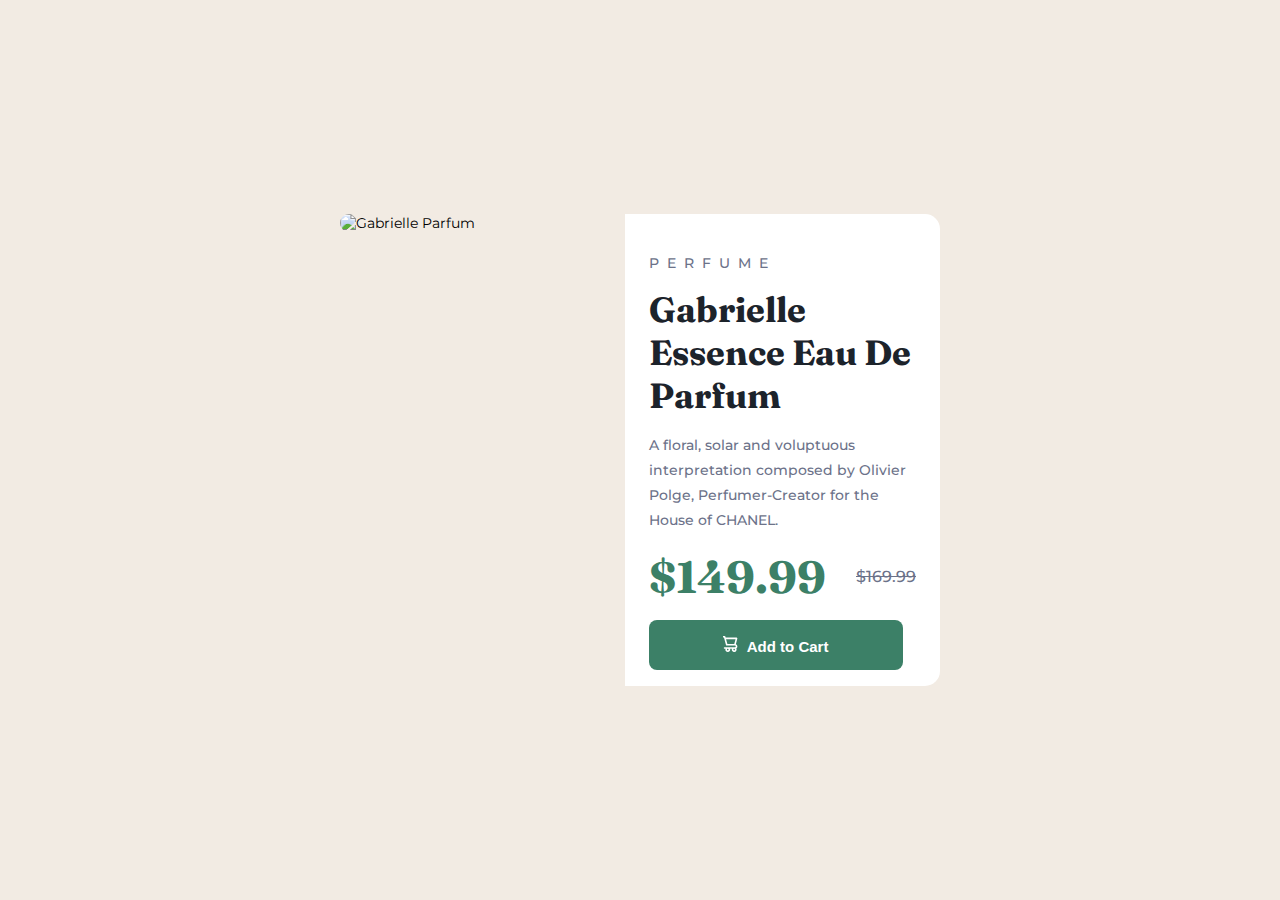
==== index.html @ 7fff5245 "Rename parfume.html to index.html" ====
<!DOCTYPE html>
<html lang="en">
<head>
  <meta charset="UTF-8">
  <meta name="viewport" content="width=device-width, initial-scale=1.0"> 
<!--Links-->
  <link rel="icon" type="image/png" sizes="32x32" href="./images/favicon-32x32.png">
  <link rel="stylesheet" href="parfume.style.css">
  <link rel="preconnect" href="https://fonts.googleapis.com"> 

  <title>Product preview card component</title>
</head>
<body>
    <div class="container">
        <picture alt="parfume-picture">
            <source media="(max-width:650px)" srcset="./images/image-product-mobile.jpg">
            <img style="margin: 0; padding: 0;"src="./images/image-product-desktop.jpg" alt="Gabrielle Parfum" style="width:auto;">
          </picture>
          <div class="cart">
            <p class="small-title">Perfume</p>
            <h1 class="name">Gabrielle Essence Eau De Parfum</h1>
            <p class="description">A floral, solar and voluptuous interpretation composed by Olivier Polge, Perfumer-Creator for the House of CHANEL.</p>
            <div class="price">
                <span class="new-price">$149.99</span>
                <span class="old-price">$169.99</span>
            </div>
            <button class="button"> <svg
            width="15"
            height="16"
            xmlns="http://www.w3.org/2000/svg">
            <path
              d="M14.383 10.388a2.397 2.397 0 0 0-1.518-2.222l1.494-5.593a.8.8 0 0 0-.144-.695.8.8 0 0 0-.631-.28H2.637L2.373.591A.8.8 0 0 0 1.598 0H0v1.598h.983l1.982 7.4a.8.8 0 0 0 .799.59h8.222a.8.8 0 0 1 0 1.599H1.598a.8.8 0 1 0 0 1.598h.943a2.397 2.397 0 1 0 4.507 0h1.885a2.397 2.397 0 1 0 4.331-.376 2.397 2.397 0 0 0 1.12-2.021ZM11.26 7.99H4.395L3.068 3.196h9.477L11.26 7.991Zm-6.465 6.392a.8.8 0 1 1 0-1.598.8.8 0 0 1 0 1.598Zm6.393 0a.8.8 0 1 1 0-1.598.8.8 0 0 1 0 1.598Z"
              fill="#FFF"/></svg>  Add to Cart</button>
        </div>
</body>
</html>
---- parfume.style.css ----
@import url('https://fonts.googleapis.com/css2?family=Fraunces:opsz,wght@9..144,700&family=Montserrat:wght@500;700&display=swap');

* {
    margin: 0;
    padding: 0;
    box-sizing: border-box;
}

body{
    display: flex;
    flex-direction: column;
    align-items: center;
    justify-content: center;
    min-height: calc(100vh - 0.1px);
    margin: 0 1.5rem;
    border-radius: 15px;
    font-size: 14px;
    font-family: "Montserrat", sans-serif;
    background-color: hsl(30, 38%, 92%);
   
}

.container{
    max-width:600px ;
}
img{
    border-radius: 15px 15px 0 0;
    max-width: 100%;
}


.cart{
        color: hsl(228, 12%, 48%);
        font-size: 14px;
        font-weight: 500;
        font-family:"Montserrat", sans-serif; 
       background-color:hsl(0, 0%, 100%);
     margin-top: -0.3rem;
     border-radius: 0 0 15px 15px;
     padding-left: 40px;
    }   
    

.small-title{
    font-size: 14px;
    text-transform: uppercase;
    color: hsl(228, 12%, 48%);
    letter-spacing: 8px;
    font-family: "Montserrat", sans-serif;
   padding-top: 1rem;
}

.name{
    color: hsl(212, 21%, 14%);
    font-weight: 700;
    font-size: 35px;
    font-family: "Fraunces", sans-serif;
    font-style: italic bold;
    padding-top: 1rem;
}

.description{
    line-height: 1.8;
    padding-top: 1rem;
}
.price{
    display:flex;
    align-items: center;
    padding-top: 1rem;
    gap: 30px;
}
.new-price{
    color: hsl(158, 36%, 37%);
    font-size: 45px;
    font-weight: 700;
    font-family: "Fraunces", sans-serif;

}
.old-price{
    text-decoration: line-through;
    color: hsl(228, 12%, 48%);
    font-size: medium;
}


.button{
    width: 95%;
     height: 50px;
     background-color: hsl(158, 36%, 37%);
     border-radius: 8px;
     border: none;
     font-weight: bold;
     text-align: center;
     font-size: 15px;
     color: hsl(0, 0%, 100%);
     cursor: pointer;
     margin-top: 1rem;
     margin-bottom: 1rem;
     
}
svg{
    margin-right: 5px;
}
.container .button:hover {
    background-color: hsl(158, 58%, 15%);
}


/* Desktop */

@media (min-width: 640px) {
    .container {
        display: grid;
        grid-template-columns: repeat(2, 1fr);
    }
    img{
        width: 100%;
        border-radius: 15px 0 0 15px;
        height: 100%;
    }

    .cart{
        border-radius: 0 15px 15px 0;
        margin-top:0;
        padding: 1.5rem 1.5rem 0;
    }
    
}
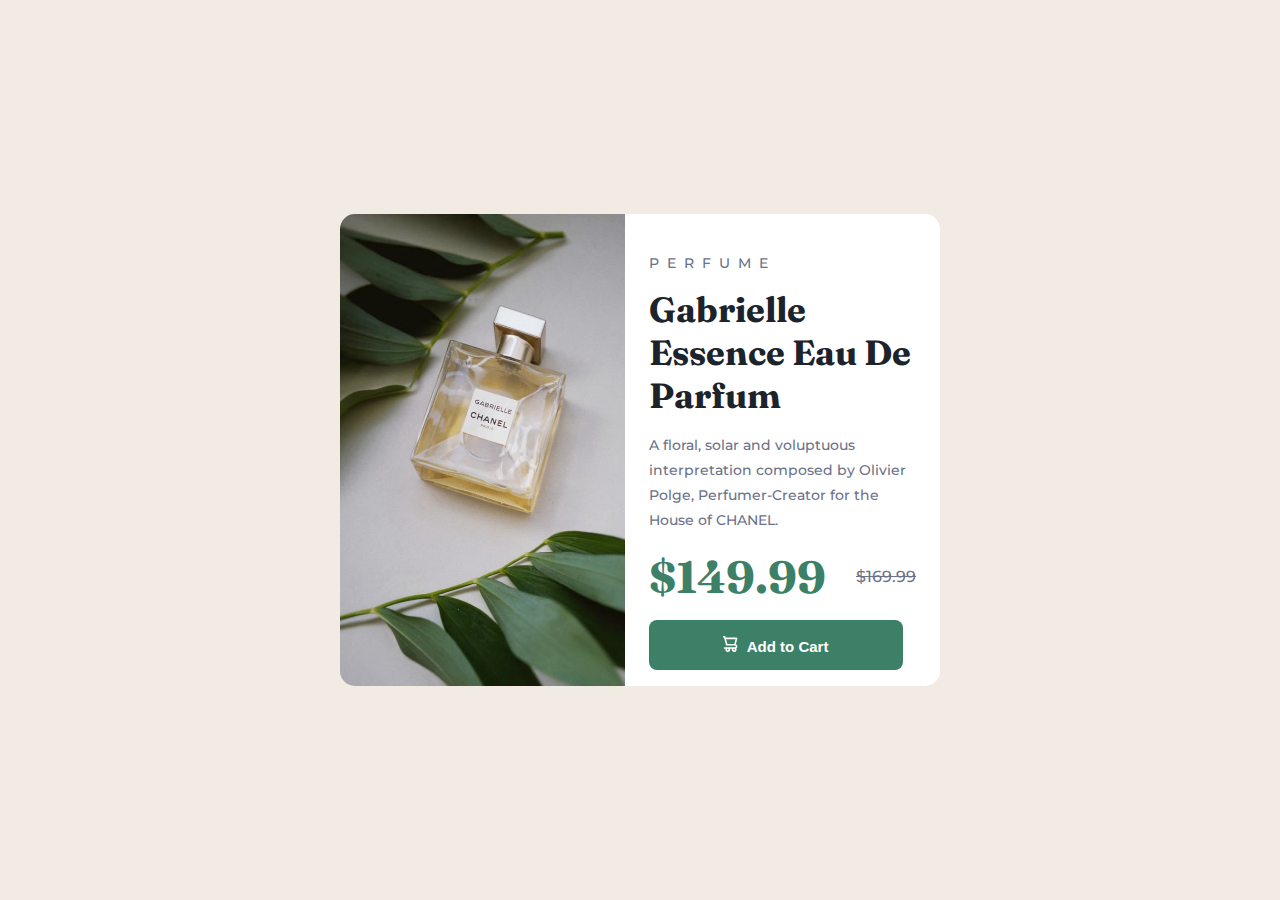
==== commit f74ef3f0: "Update index.html" ====
--- a/index.html
+++ b/index.html
@@ -12,7 +12,7 @@
 </head>
 <body>
     <div class="container">
-        <picture alt="parfume-picture">
+        <picture>
             <source media="(max-width:650px)" srcset="./images/image-product-mobile.jpg">
             <img style="margin: 0; padding: 0;"src="./images/image-product-desktop.jpg" alt="Gabrielle Parfum" style="width:auto;">
           </picture>
